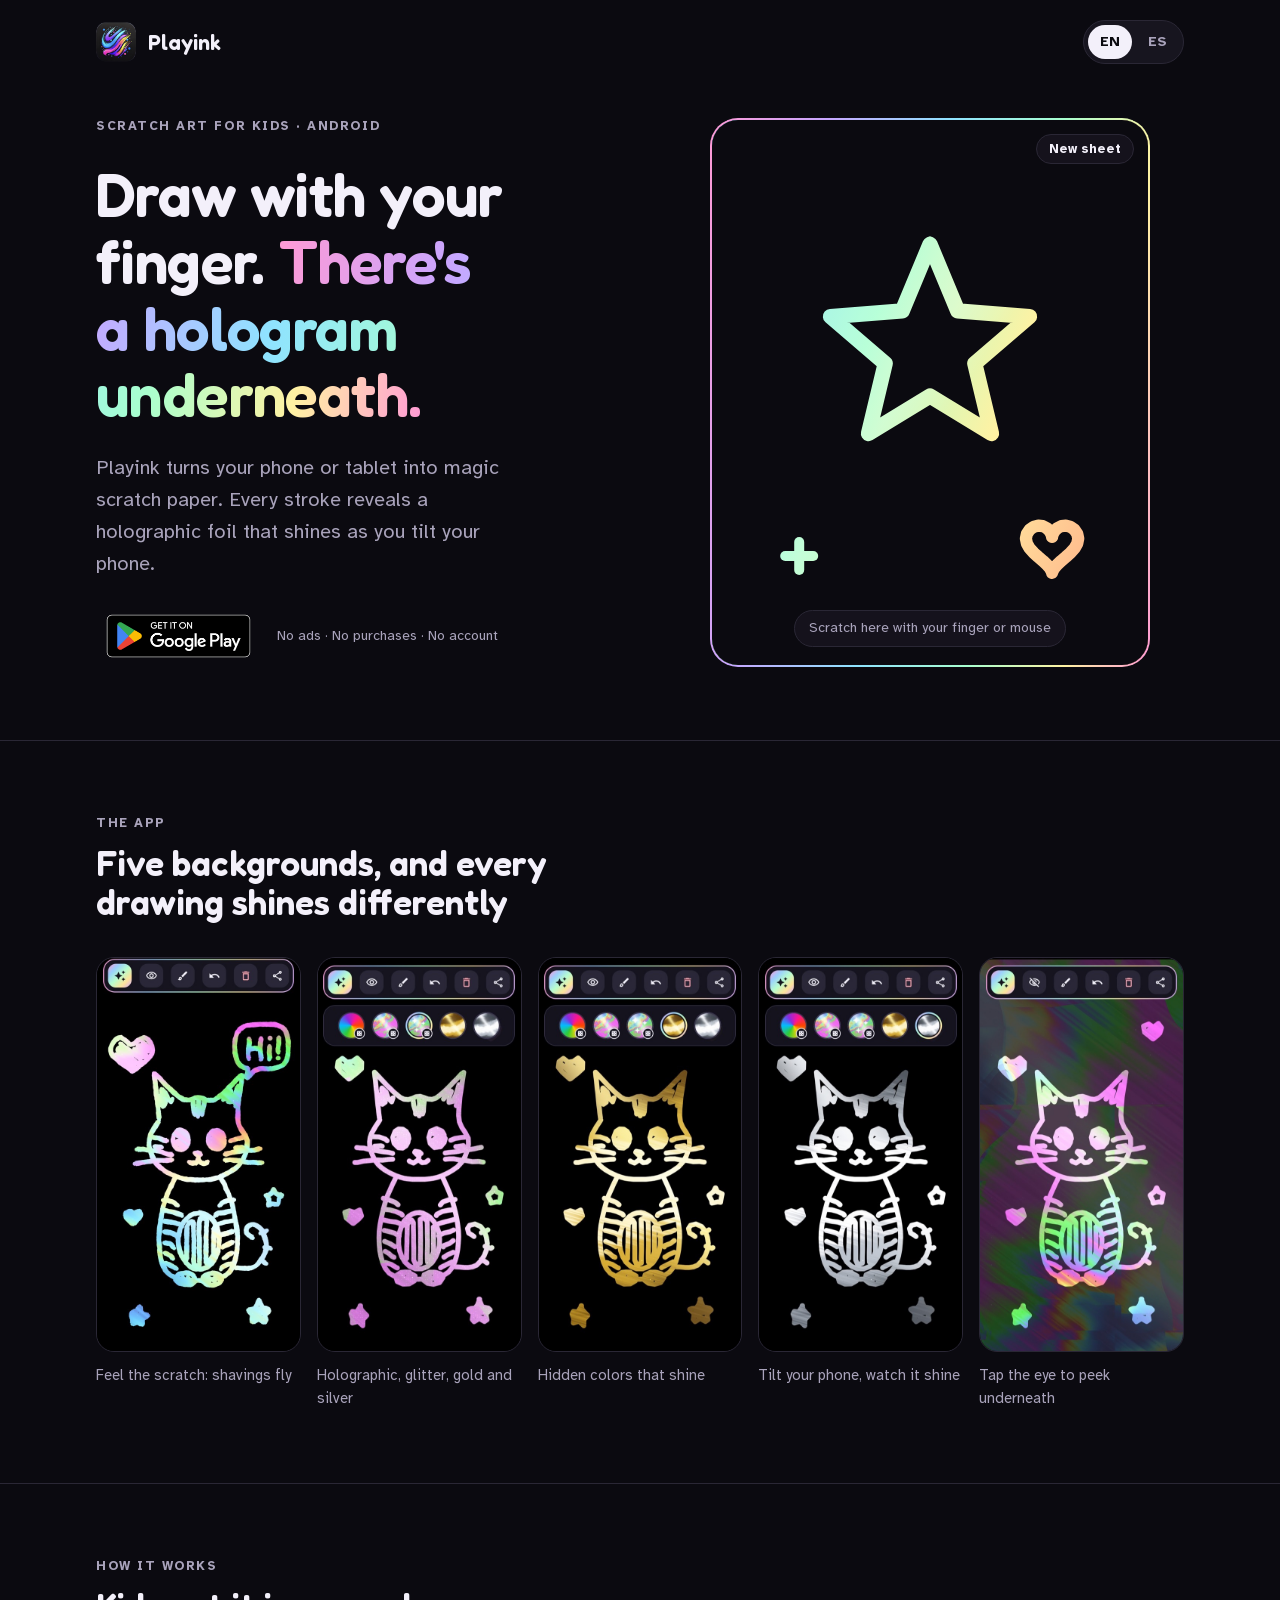
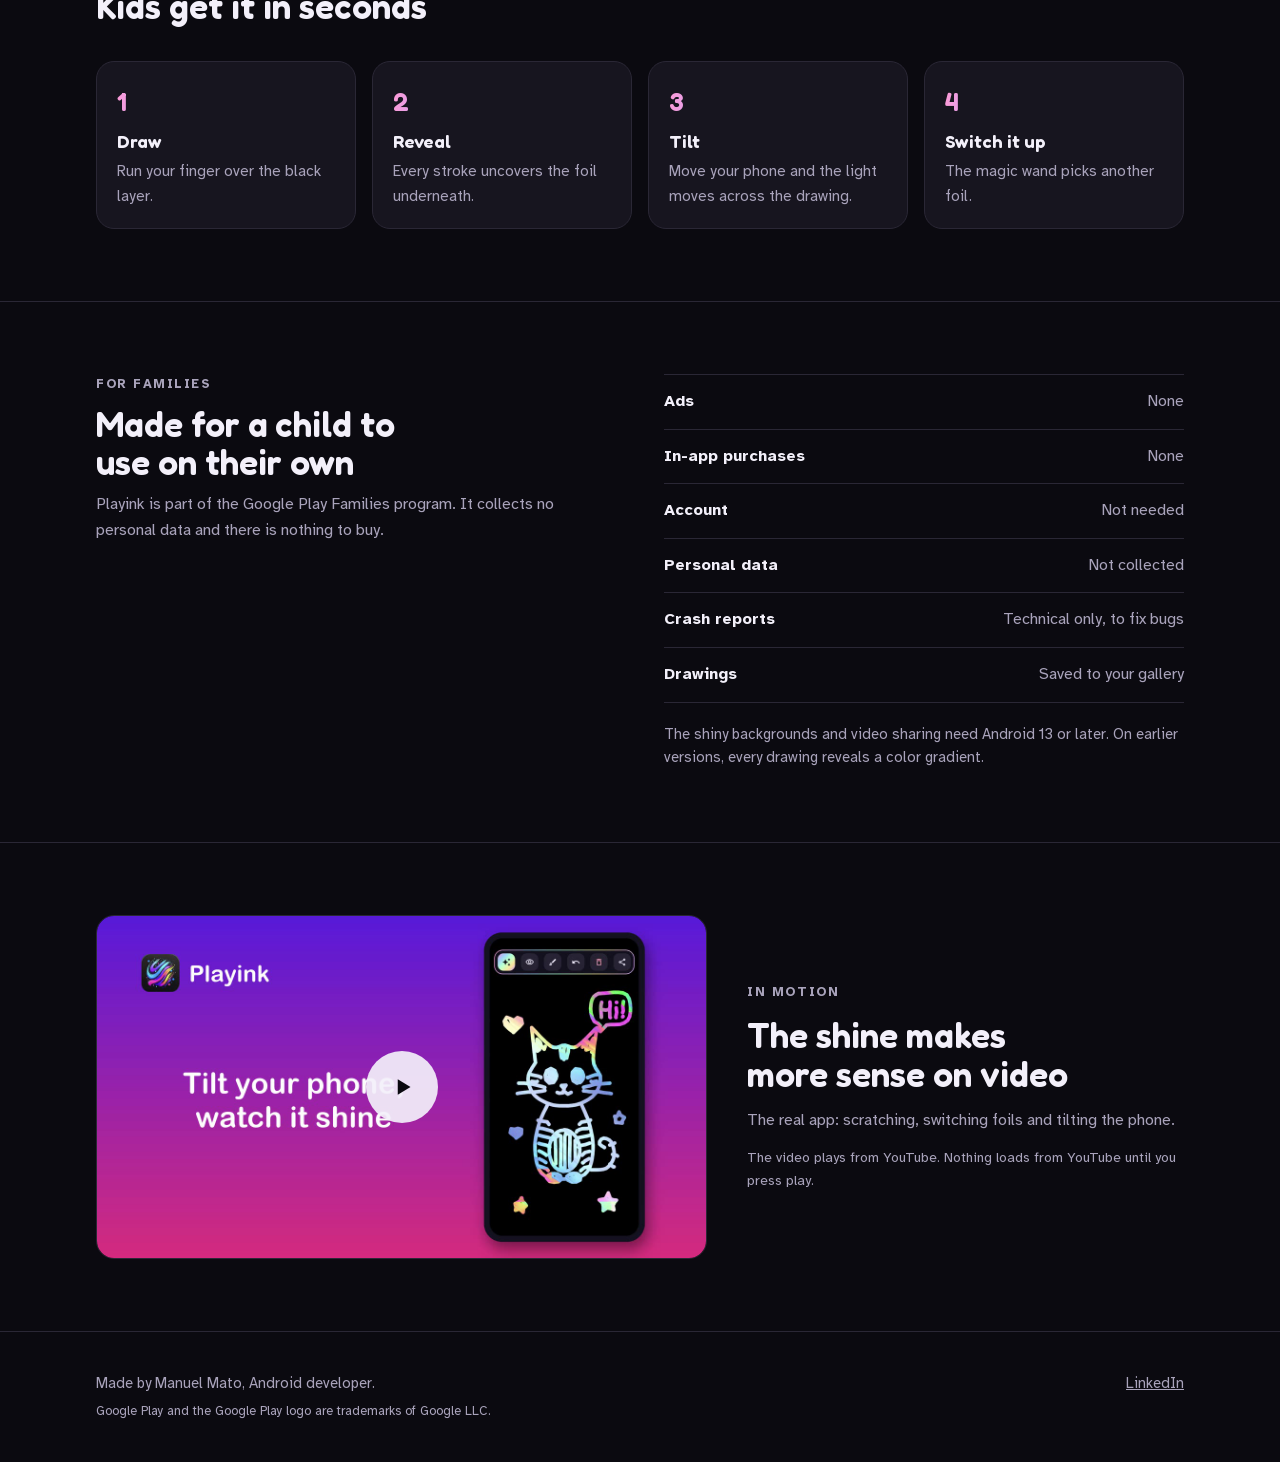
==== playink/index.html @ 993fe649 "Add the Playink page in English and Spanish, and a short home page Co-Authored-By: Claude Opus 5.5 <" ====
<!doctype html>
<html lang="en">
<head>
<meta charset="utf-8">
<meta name="viewport" content="width=device-width, initial-scale=1, viewport-fit=cover">
<title>Playink: Scratch Art for Kids</title>
<meta name="description" content="Scratch art drawing for kids on Android: draw with a finger and reveal a holographic foil that shines as you tilt the phone. No ads, no in-app purchases, no account.">
<link rel="canonical" href="https://mnlmato.github.io/playink/">
<link rel="alternate" hreflang="en" href="https://mnlmato.github.io/playink/">
<link rel="alternate" hreflang="es" href="https://mnlmato.github.io/playink/es/">
<link rel="alternate" hreflang="x-default" href="https://mnlmato.github.io/playink/">
<meta name="theme-color" content="#0b0a10">
<link rel="icon" type="image/png" href="/playink/assets/img/icon-64.png">
<link rel="apple-touch-icon" href="/playink/assets/img/icon-180.png">
<meta property="og:type" content="website">
<meta property="og:site_name" content="Playink">
<meta property="og:title" content="Playink: Scratch Art for Kids">
<meta property="og:description" content="Scratch art drawing for kids on Android: draw with a finger and reveal a holographic foil that shines as you tilt the phone. No ads, no in-app purchases, no account.">
<meta property="og:url" content="https://mnlmato.github.io/playink/">
<meta property="og:image" content="https://mnlmato.github.io/playink/assets/img/share-en.jpg">
<meta property="og:image:width" content="1024">
<meta property="og:image:height" content="500">
<meta property="og:locale" content="en_US">
<meta property="og:locale:alternate" content="es_ES">
<meta name="twitter:card" content="summary_large_image">
<link rel="preload" href="/playink/assets/fonts/fredoka-600.woff2" as="font" type="font/woff2" crossorigin>
<link rel="preload" href="/playink/assets/fonts/atkinson-hyperlegible-400.woff2" as="font" type="font/woff2" crossorigin>
<link rel="stylesheet" href="/playink/assets/playink.css">
<script type="application/ld+json">{"@context": "https://schema.org", "@type": "MobileApplication", "name": "Playink", "operatingSystem": "Android", "applicationCategory": "EntertainmentApplication", "description": "Scratch art drawing for kids on Android: draw with a finger and reveal a holographic foil that shines as you tilt the phone. No ads, no in-app purchases, no account.", "url": "https://mnlmato.github.io/playink/", "installUrl": "https://play.google.com/store/apps/details?id=com.playink.paint.kids", "image": "https://mnlmato.github.io/playink/assets/img/icon-256.png", "inLanguage": ["en", "es"], "offers": {"@type": "Offer", "price": "0", "priceCurrency": "EUR"}, "author": {"@type": "Person", "name": "Manuel Mato", "url": "https://www.linkedin.com/in/manuelmatomarino"}}</script>
</head>
<body>
<header class="site-header"><div class="wrap">
  <a class="brand" href="/playink/"><img src="/playink/assets/img/icon-64.png" alt="" width="40" height="40">Playink</a>
  <nav class="lang" aria-label="Language">
    <a href="/playink/" hreflang="en" lang="en" aria-current="page">EN</a>
    <a href="/playink/es/" hreflang="es" lang="es">ES</a>
  </nav>
</div></header>

<main>
  <div class="hero"><div class="wrap">
    <div class="hero-copy">
      <p class="eyebrow">Scratch art for kids · Android</p>
      <h1>Draw with your finger. <span class="foil-text">There's a hologram underneath.</span></h1>
      <p class="lede">Playink turns your phone or tablet into magic scratch paper. Every stroke reveals a holographic foil that shines as you tilt your phone.</p>
      <div class="cta-row">
        <a class="play-badge" href="https://play.google.com/store/apps/details?id=com.playink.paint.kids"><img class="badge-en" src="/playink/assets/img/badge-en.png" alt="Get it on Google Play" width="646" height="250"></a>
        <p class="meta">No ads · No purchases · No account</p>
      </div>
    </div>
    <div class="sheet-frame">
      <div class="sheet" id="sheet">
        <canvas id="holo" aria-hidden="true"></canvas>
        <canvas id="wax" role="img" aria-label="Black demo sheet: drag your finger or mouse to scratch it and see the hologram"></canvas>
        <button type="button" class="sheet-reset" id="reset">New sheet</button>
        <p class="sheet-hint" id="hint">Scratch here with your finger or mouse</p>
      </div>
    </div>
  </div></div>

  <section><div class="wrap">
    <div class="section-head">
      <p class="eyebrow">The app</p>
      <h2>Five backgrounds, and every drawing shines differently</h2>
    </div>
    <div class="shots">
      <figure class="shot"><img src="/playink/assets/img/shavings.jpg" alt="A cat drawn on the black layer, showing the holographic foil" width="540" height="1040" loading="lazy"><figcaption>Feel the scratch: shavings fly</figcaption></figure>
      <figure class="shot"><img src="/playink/assets/img/hero-picker-glitter.jpg" alt="Background picker with holographic, glitter, gold and silver" width="540" height="1040" loading="lazy"><figcaption>Holographic, glitter, gold and silver</figcaption></figure>
      <figure class="shot"><img src="/playink/assets/img/hero-gold.jpg" alt="The same drawing on a gold background" width="540" height="1040" loading="lazy"><figcaption>Hidden colors that shine</figcaption></figure>
      <figure class="shot"><img src="/playink/assets/img/hero-silver.jpg" alt="The same drawing on a silver background" width="540" height="1040" loading="lazy"><figcaption>Tilt your phone, watch it shine</figcaption></figure>
      <figure class="shot"><img src="/playink/assets/img/hero-eye.jpg" alt="Preview of the whole hidden foil" width="540" height="1040" loading="lazy"><figcaption>Tap the eye to peek underneath</figcaption></figure>
    </div>
  </div></section>

  <section><div class="wrap">
    <div class="section-head">
      <p class="eyebrow">How it works</p>
      <h2>Kids get it in seconds</h2>
    </div>
    <ol class="steps">
      <li><h3>Draw</h3><p>Run your finger over the black layer.</p></li>
      <li><h3>Reveal</h3><p>Every stroke uncovers the foil underneath.</p></li>
      <li><h3>Tilt</h3><p>Move your phone and the light moves across the drawing.</p></li>
      <li><h3>Switch it up</h3><p>The magic wand picks another foil.</p></li>
    </ol>
  </div></section>

  <section><div class="wrap family">
    <div class="section-head">
      <p class="eyebrow">For families</p>
      <h2>Made for a child to use on their own</h2>
      <p>Playink is part of the Google Play Families program. It collects no personal data and there is nothing to buy.</p>
    </div>
    <div>
      <ul class="promises">
        <li><b>Ads</b><span>None</span></li>
        <li><b>In-app purchases</b><span>None</span></li>
        <li><b>Account</b><span>Not needed</span></li>
        <li><b>Personal data</b><span>Not collected</span></li>
        <li><b>Crash reports</b><span>Technical only, to fix bugs</span></li>
        <li><b>Drawings</b><span>Saved to your gallery</span></li>
      </ul>
      <p class="family-note">The shiny backgrounds and video sharing need Android 13 or later. On earlier versions, every drawing reveals a color gradient.</p>
    </div>
  </div></section>

  <section><div class="wrap video">
    <div class="video-frame">
      <button type="button" class="video-play" data-video="_KG6YSzw7Uo" data-title="Playink - Holographic scratch art for kids" aria-label="Play the Playink video">
        <img src="/playink/assets/img/video-poster.jpg" alt="" width="1280" height="720" loading="lazy">
      </button>
    </div>
    <div class="video-copy">
      <p class="eyebrow">In motion</p>
      <h2>The shine makes more sense on video</h2>
      <p>The real app: scratching, switching foils and tilting the phone.</p>
      <p class="small">The video plays from YouTube. Nothing loads from YouTube until you press play.</p>
    </div>
  </div></section>
</main>

<footer class="site-footer"><div class="wrap">
  <div class="legal"><p>Made by Manuel Mato, Android developer.</p><p class="tm">Google Play and the Google Play logo are trademarks of Google LLC.</p></div>
  <nav aria-label="Links"><a href="https://www.linkedin.com/in/manuelmatomarino">LinkedIn</a></nav>
</div></footer>

<script src="/playink/assets/playink.js" defer></script>
</body>
</html>
---- playink/assets/playink.css ----
/* Playink site. A black scratch sheet: the hero is a sheet you can scratch,
   and everything below sits on the same ink, lit by thin foil edges. */

@font-face {
  font-family: "Fredoka";
  font-weight: 600;
  font-display: swap;
  src: url("fonts/fredoka-600.woff2") format("woff2");
}
@font-face {
  font-family: "Atkinson Hyperlegible";
  font-weight: 400;
  font-display: swap;
  src: url("fonts/atkinson-hyperlegible-400.woff2") format("woff2");
}
@font-face {
  font-family: "Atkinson Hyperlegible";
  font-weight: 700;
  font-display: swap;
  src: url("fonts/atkinson-hyperlegible-700.woff2") format("woff2");
}

:root {
  color-scheme: dark;
  --ink: #0b0a10;          /* the black wax layer */
  --ink-raised: #17151f;   /* toolbar-like surfaces, as in the app */
  --line: #2a2735;
  --text: #f3f0fa;
  --muted: #a9a3bb;
  --focus: #8fe3ff;
  --foil: linear-gradient(100deg, #ff9ad5, #c7a6ff 22%, #8fe3ff 45%, #a8ffcf 66%, #fff2a3 84%, #ff9ad5);
  --display: "Fredoka", "Baloo 2", ui-rounded, "Arial Rounded MT Bold", system-ui, sans-serif;
  --body: "Atkinson Hyperlegible", system-ui, -apple-system, "Segoe UI", sans-serif;
  --step-0: 1rem;
  --step-1: 1.25rem;
  --step-2: clamp(1.6rem, 1.2rem + 1.6vw, 2.2rem);
  --step-3: clamp(2.3rem, 1.4rem + 3.6vw, 3.8rem);
}

* { box-sizing: border-box; }
html { -webkit-text-size-adjust: 100%; }
body {
  margin: 0;
  background: var(--ink);
  color: var(--text);
  font-family: var(--body);
  font-size: var(--step-0);
  line-height: 1.6;
}
img { max-width: 100%; }
.wrap {
  max-width: 1120px;
  margin-inline: auto;
  padding-left: max(16px, env(safe-area-inset-left, 0px));
  padding-right: max(16px, env(safe-area-inset-right, 0px));
}
h1, h2, h3 { font-family: var(--display); font-weight: 600; line-height: 1.1; text-wrap: balance; margin: 0; }
p { margin: 0; }
a { color: inherit; }
a:focus-visible, button:focus-visible { outline: 3px solid var(--focus); outline-offset: 3px; border-radius: 10px; }
.foil-text { background: var(--foil); -webkit-background-clip: text; background-clip: text; color: transparent; }
.eyebrow { font-size: .8rem; letter-spacing: .12em; text-transform: uppercase; color: var(--muted); font-weight: 700; }

/* header */
.site-header .wrap { display: flex; align-items: center; justify-content: space-between; gap: 16px; padding-block: 20px; }
.brand { display: flex; align-items: center; gap: 12px; text-decoration: none; font-family: var(--display); font-size: 1.35rem; font-weight: 600; }
.brand img { width: 40px; height: 40px; border-radius: 10px; }
.lang { display: flex; gap: 4px; padding: 4px; border-radius: 999px; background: var(--ink-raised); border: 1px solid var(--line); }
.lang a { font-weight: 700; font-size: .875rem; color: var(--muted); text-decoration: none; padding: 6px 12px; border-radius: 999px; }
.lang a[aria-current="page"] { color: var(--ink); background: var(--text); }

/* hero */
.hero .wrap { display: grid; grid-template-columns: 1.05fr 1fr; gap: 48px; align-items: center; padding-block: 32px 72px; }
.hero-copy { display: grid; gap: 24px; min-width: 0; }
.hero h1 { font-size: var(--step-3); letter-spacing: -.01em; }
.lede { font-size: var(--step-1); color: var(--muted); max-width: 34ch; }
.cta-row { display: flex; flex-wrap: wrap; align-items: center; gap: 16px; }
.play-badge { display: inline-flex; align-items: center; height: 64px; }
.play-badge img { display: block; height: 64px; width: auto; }
.play-badge img.badge-es { height: 56px; }
.meta { font-size: .875rem; color: var(--muted); }

.sheet-frame { position: relative; padding: 2px; border-radius: 28px; background: var(--foil); max-width: 440px; width: 100%; justify-self: center; }
.sheet { position: relative; aspect-ratio: 4 / 5; border-radius: 26px; overflow: hidden; background: var(--ink); touch-action: none; cursor: crosshair; }
.sheet canvas { position: absolute; inset: 0; width: 100%; height: 100%; display: block; }
.sheet-hint {
  position: absolute; left: 50%; bottom: 18px; transform: translateX(-50%);
  font-size: .875rem; color: var(--muted); background: rgba(23, 21, 31, .85); border: 1px solid var(--line);
  padding: 6px 14px; border-radius: 999px; pointer-events: none; white-space: nowrap; transition: opacity .4s;
}
.sheet-reset {
  position: absolute; top: 14px; right: 14px; font: 700 .8rem var(--body); color: var(--text);
  background: rgba(23, 21, 31, .85); border: 1px solid var(--line); padding: 6px 12px; border-radius: 999px; cursor: pointer;
}

/* sections */
section { padding-block: 72px; border-top: 1px solid var(--line); }
.section-head { display: grid; gap: 10px; margin-bottom: 36px; max-width: 60ch; }
.section-head h2 { font-size: var(--step-2); }
.section-head p { color: var(--muted); }

/* screenshots */
.shots { display: grid; grid-template-columns: repeat(5, minmax(0, 1fr)); gap: 16px; }
.shot { display: grid; gap: 12px; margin: 0; min-width: 0; align-content: start; }
.shot img { display: block; width: 100%; height: auto; aspect-ratio: 540 / 1040; object-fit: cover; border-radius: 18px; border: 1px solid var(--line); background: #000; }
.shot figcaption { font-size: .925rem; color: var(--muted); }

/* how it works: a real sequence, so it is numbered */
.steps { display: grid; grid-template-columns: repeat(4, minmax(0, 1fr)); gap: 16px; counter-reset: step; list-style: none; margin: 0; padding: 0; }
.steps li { counter-increment: step; display: grid; gap: 8px; align-content: start; padding: 20px; border-radius: 18px; background: var(--ink-raised); border: 1px solid var(--line); min-width: 0; }
.steps li::before { content: counter(step); font-family: var(--display); font-size: 1.6rem; font-weight: 600; background: var(--foil); -webkit-background-clip: text; background-clip: text; color: transparent; }
.steps h3 { font-size: 1.15rem; }
.steps p { color: var(--muted); font-size: .95rem; }

/* families */
.family { display: grid; grid-template-columns: 1fr 1fr; gap: 48px; align-items: start; }
.promises { margin: 0; padding: 0; list-style: none; }
.promises li { display: flex; justify-content: space-between; gap: 16px; padding-block: 14px; border-bottom: 1px solid var(--line); }
.promises li:first-child { border-top: 1px solid var(--line); }
.promises b { font-weight: 700; }
.promises span { color: var(--muted); text-align: right; }
.family-note { color: var(--muted); font-size: .925rem; margin-top: 20px; }

/* video: a poster until someone presses play, so YouTube loads nothing before that */
.video { display: grid; grid-template-columns: 1.4fr 1fr; gap: 40px; align-items: center; }
.video-frame { position: relative; aspect-ratio: 16 / 9; border-radius: 18px; overflow: hidden; border: 1px solid var(--line); background: #000; min-width: 0; }
.video-frame iframe { position: absolute; inset: 0; width: 100%; height: 100%; border: 0; }
.video-play { position: absolute; inset: 0; width: 100%; height: 100%; padding: 0; border: 0; background: none; cursor: pointer; }
.video-play img { display: block; width: 100%; height: 100%; object-fit: cover; }
.video-play::after {
  content: ""; position: absolute; left: 50%; top: 50%; width: 72px; height: 72px; transform: translate(-50%, -50%);
  border-radius: 50%; background: rgba(243, 240, 250, .92) url("data:image/svg+xml,%3Csvg xmlns='http://www.w3.org/2000/svg' viewBox='0 0 24 24'%3E%3Cpath d='M9 6.5v11l9-5.5z' fill='%230b0a10'/%3E%3C/svg%3E") center / 34px no-repeat;
  transition: transform .2s;
}
.video-play:hover::after { transform: translate(-50%, -50%) scale(1.06); }
.video-copy { display: grid; gap: 14px; min-width: 0; }
.video-copy h2 { font-size: var(--step-2); }
.video-copy p { color: var(--muted); max-width: 52ch; }
.video-copy .small { font-size: .875rem; }

/* footer */
.site-footer { border-top: 1px solid var(--line); padding-block: 40px; color: var(--muted); font-size: .925rem; }
.site-footer .wrap { display: flex; flex-wrap: wrap; justify-content: space-between; gap: 16px 32px; }
.site-footer nav { display: flex; flex-wrap: wrap; gap: 8px 24px; }
.legal { display: grid; gap: 6px; }
.tm { font-size: .8rem; }

/* root page */
.home { display: grid; gap: 32px; padding-block: 48px 96px; }
.home h1 { font-size: var(--step-3); }
.home .lede { max-width: 46ch; }
.project { display: flex; align-items: center; gap: 20px; padding: 20px; border-radius: 22px; background: var(--ink-raised); border: 1px solid var(--line); text-decoration: none; max-width: 560px; }
.project img { width: 72px; height: 72px; border-radius: 16px; flex: none; }
.project h2 { font-size: 1.4rem; }
.project p { color: var(--muted); }

@media (max-width: 900px) {
  .hero .wrap, .family, .video { grid-template-columns: 1fr; }
  .hero .wrap { gap: 36px; padding-block: 16px 56px; }
  .shots { grid-template-columns: repeat(5, 62%); overflow-x: auto; scroll-snap-type: x mandatory; padding-bottom: 8px; }
  .shot { scroll-snap-align: start; }
  .steps { grid-template-columns: repeat(2, minmax(0, 1fr)); }
}
@media (max-width: 480px) {
  .steps { grid-template-columns: 1fr; }
  .promises li { flex-direction: column; gap: 2px; }
  .promises span { text-align: left; }
  section { padding-block: 56px; }
}
@media (prefers-reduced-motion: reduce) {
  .sheet-hint, .video-play::after { transition: none; }
}
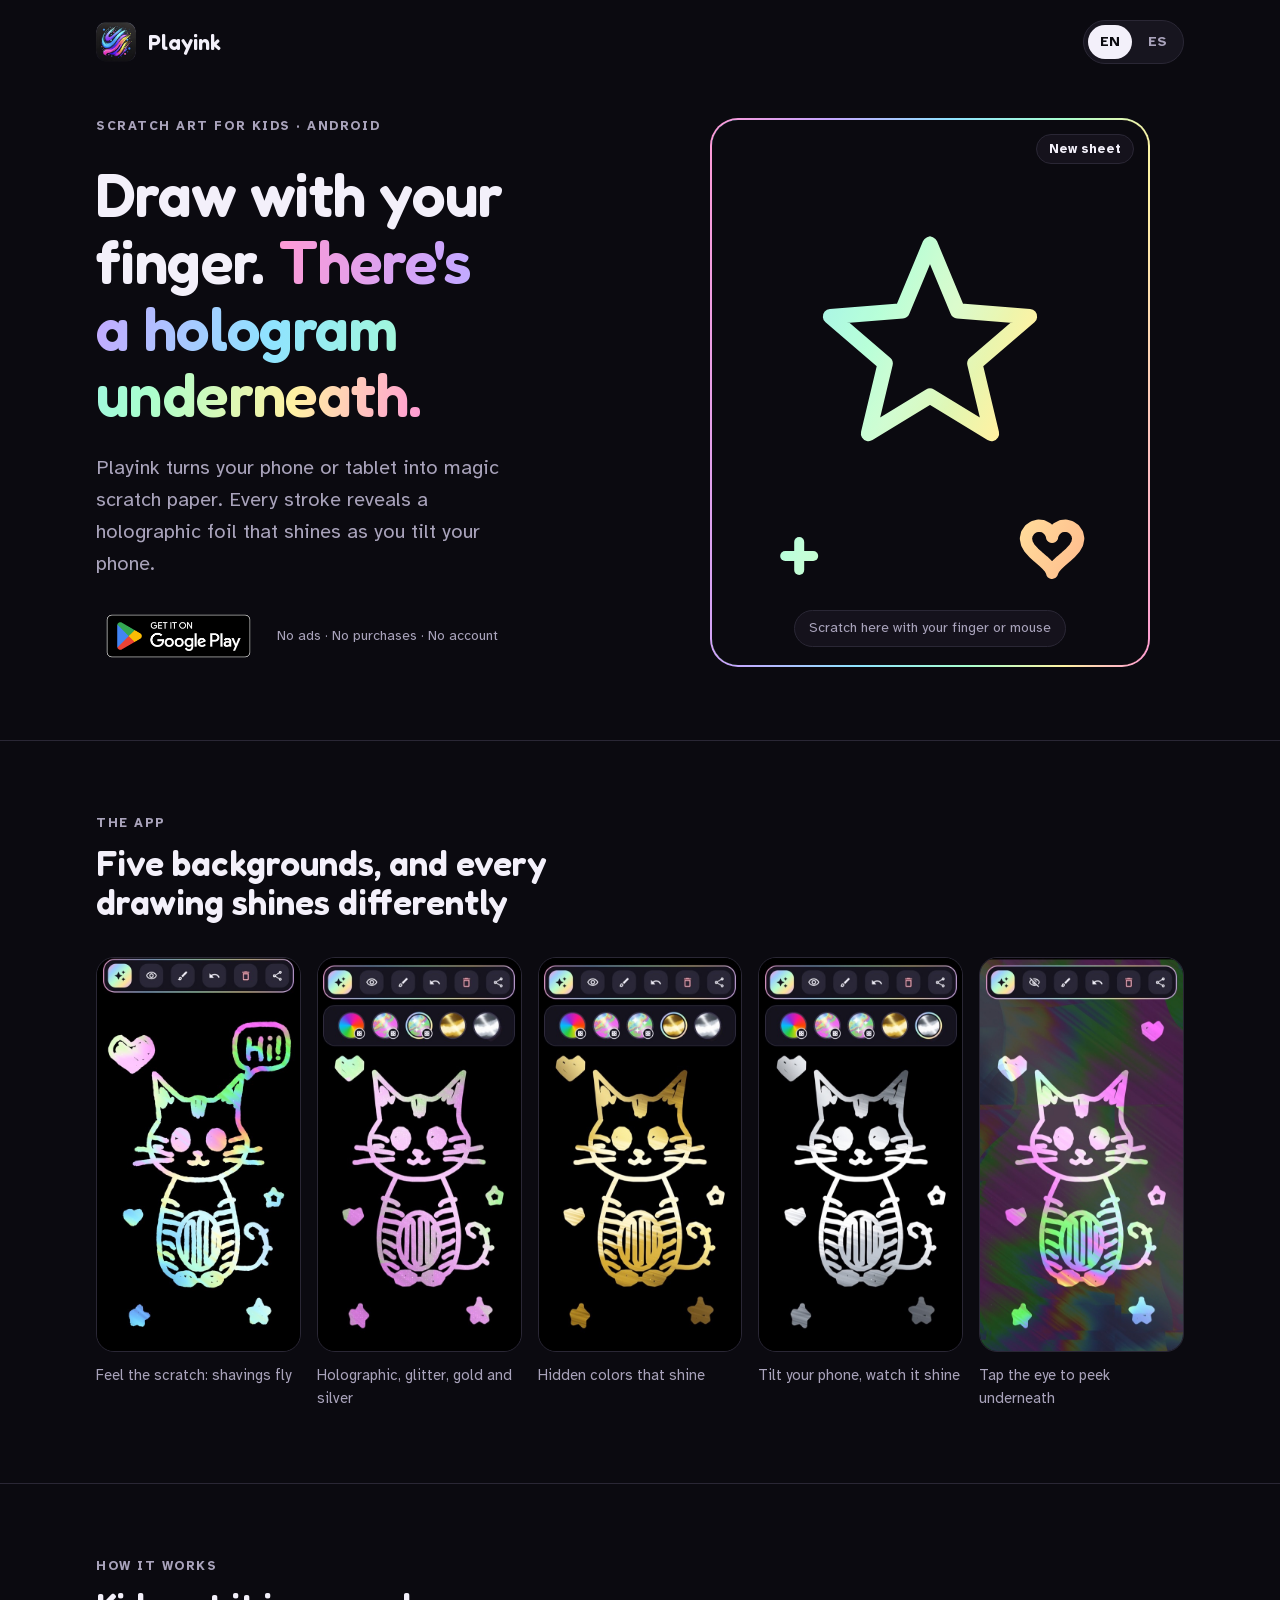
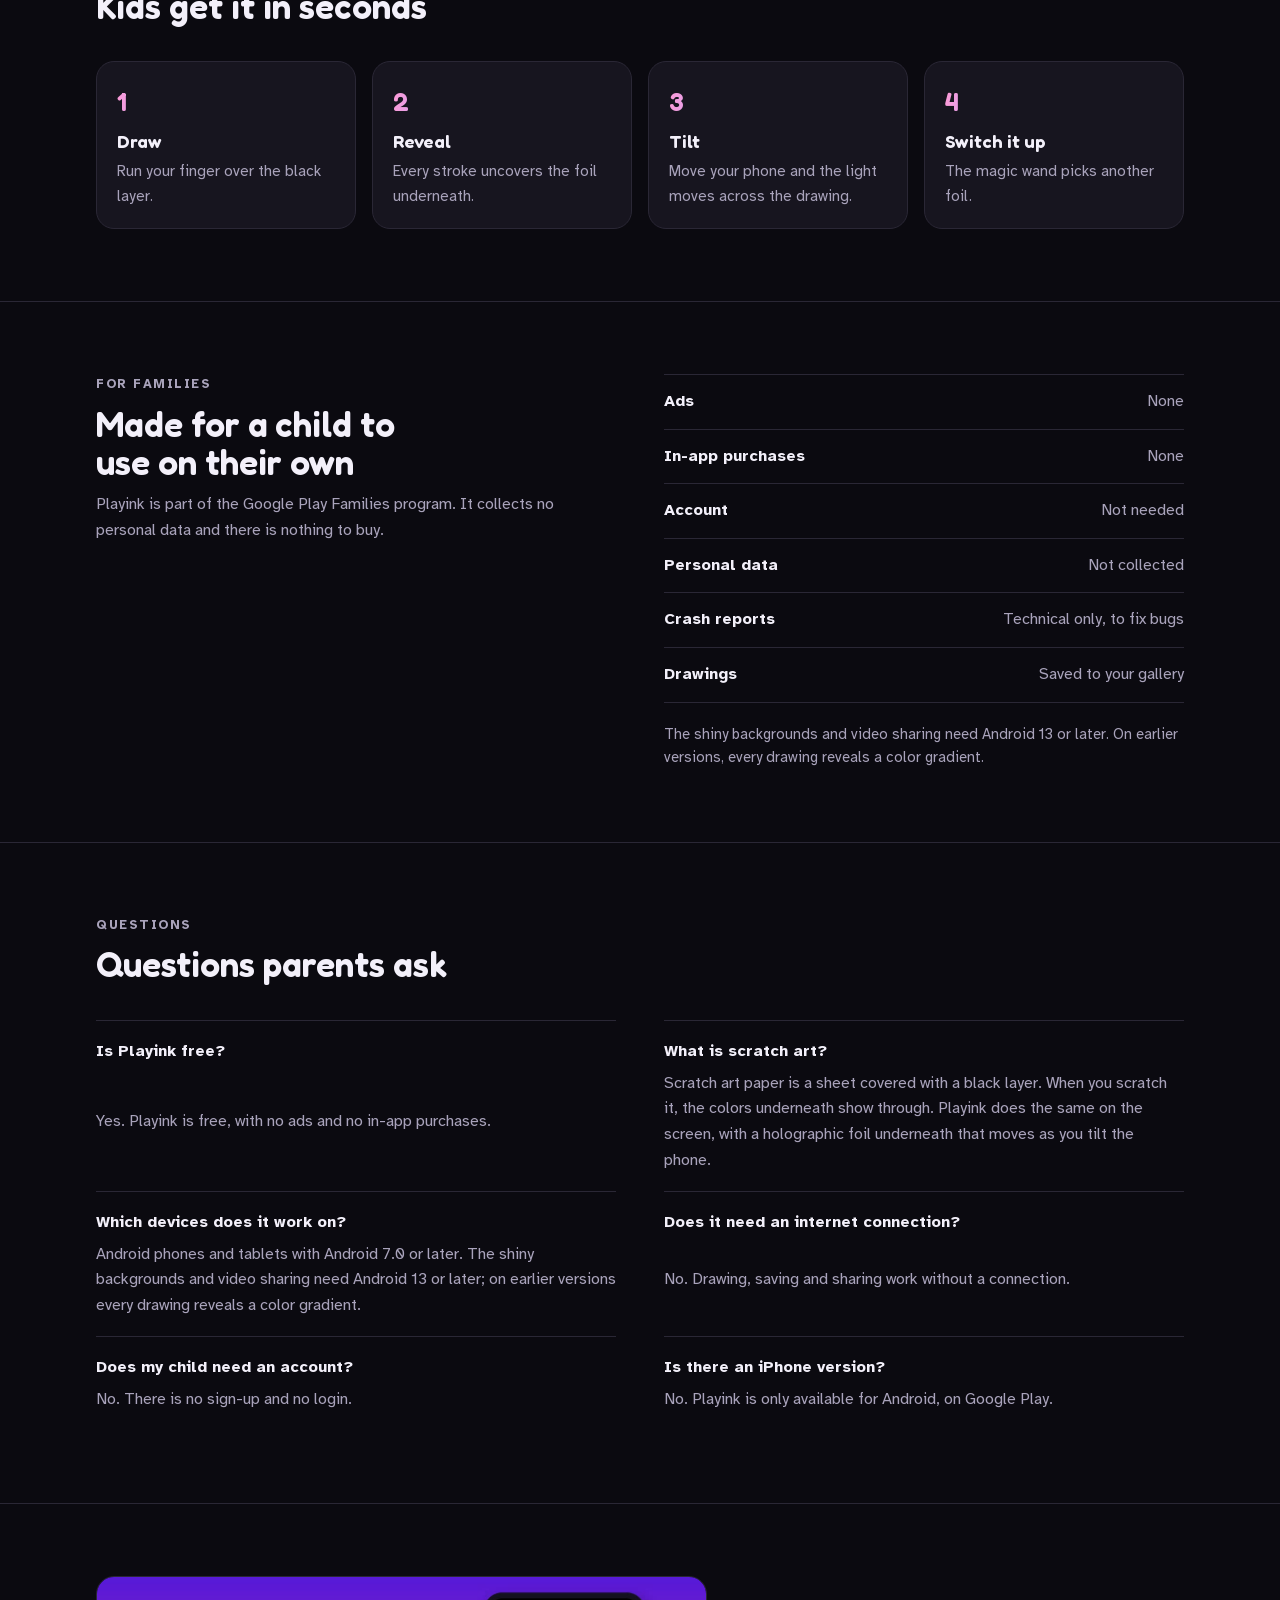
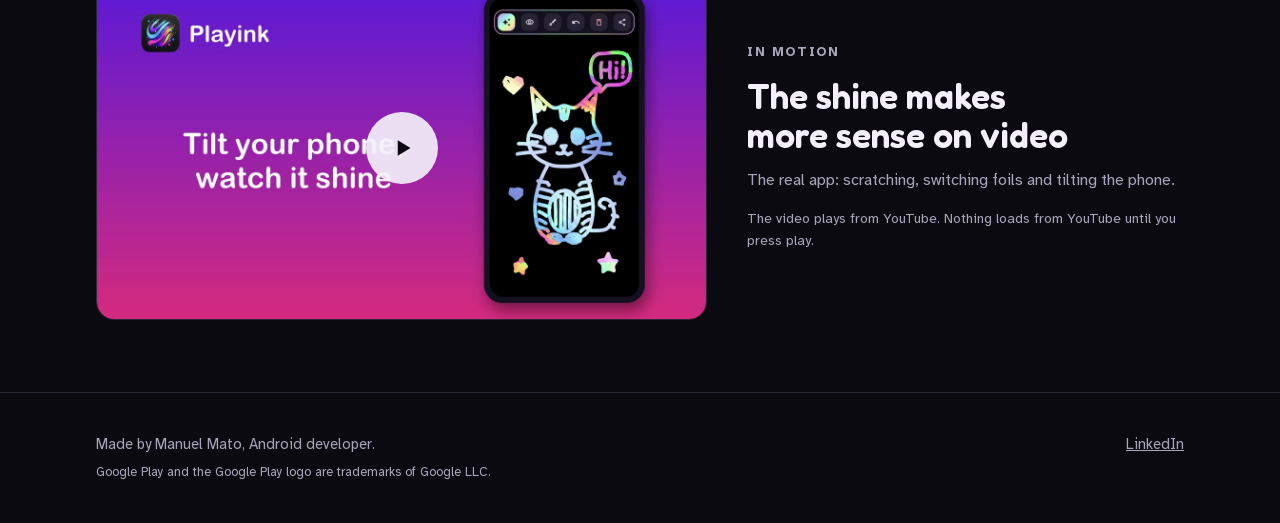
==== commit c8f8e7f8: "Add questions, sharper titles, structured data, a 404 page and the IndexNow key Co-Authored-By: Clau" ====
--- a/playink/index.html
+++ b/playink/index.html
@@ -3,7 +3,7 @@
 <head>
 <meta charset="utf-8">
 <meta name="viewport" content="width=device-width, initial-scale=1, viewport-fit=cover">
-<title>Playink: Scratch Art for Kids</title>
+<title>Playink – Scratch Art App for Kids | Android</title>
 <meta name="description" content="Scratch art drawing for kids on Android: draw with a finger and reveal a holographic foil that shines as you tilt the phone. No ads, no in-app purchases, no account.">
 <link rel="canonical" href="https://mnlmato.github.io/playink/">
 <link rel="alternate" hreflang="en" href="https://mnlmato.github.io/playink/">
@@ -27,6 +27,7 @@
 <link rel="preload" href="/playink/assets/fonts/atkinson-hyperlegible-400.woff2" as="font" type="font/woff2" crossorigin>
 <link rel="stylesheet" href="/playink/assets/playink.css">
 <script type="application/ld+json">{"@context": "https://schema.org", "@type": "MobileApplication", "name": "Playink", "operatingSystem": "Android", "applicationCategory": "EntertainmentApplication", "description": "Scratch art drawing for kids on Android: draw with a finger and reveal a holographic foil that shines as you tilt the phone. No ads, no in-app purchases, no account.", "url": "https://mnlmato.github.io/playink/", "installUrl": "https://play.google.com/store/apps/details?id=com.playink.paint.kids", "image": "https://mnlmato.github.io/playink/assets/img/icon-256.png", "inLanguage": ["en", "es"], "offers": {"@type": "Offer", "price": "0", "priceCurrency": "EUR"}, "author": {"@type": "Person", "name": "Manuel Mato", "url": "https://www.linkedin.com/in/manuelmatomarino"}}</script>
+<script type="application/ld+json">{"@context": "https://schema.org", "@type": "FAQPage", "mainEntity": [{"@type": "Question", "name": "Is Playink free?", "acceptedAnswer": {"@type": "Answer", "text": "Yes. Playink is free, with no ads and no in-app purchases."}}, {"@type": "Question", "name": "What is scratch art?", "acceptedAnswer": {"@type": "Answer", "text": "Scratch art paper is a sheet covered with a black layer. When you scratch it, the colors underneath show through. Playink does the same on the screen, with a holographic foil underneath that moves as you tilt the phone."}}, {"@type": "Question", "name": "Which devices does it work on?", "acceptedAnswer": {"@type": "Answer", "text": "Android phones and tablets with Android 7.0 or later. The shiny backgrounds and video sharing need Android 13 or later; on earlier versions every drawing reveals a color gradient."}}, {"@type": "Question", "name": "Does it need an internet connection?", "acceptedAnswer": {"@type": "Answer", "text": "No. Drawing, saving and sharing work without a connection."}}, {"@type": "Question", "name": "Does my child need an account?", "acceptedAnswer": {"@type": "Answer", "text": "No. There is no sign-up and no login."}}, {"@type": "Question", "name": "Is there an iPhone version?", "acceptedAnswer": {"@type": "Answer", "text": "No. Playink is only available for Android, on Google Play."}}]}</script>
 </head>
 <body>
 <header class="site-header"><div class="wrap">
@@ -104,6 +105,21 @@
     </div>
   </div></section>
 
+  <section><div class="wrap">
+    <div class="section-head">
+      <p class="eyebrow">Questions</p>
+      <h2>Questions parents ask</h2>
+    </div>
+    <dl class="faq">
+        <div class="faq-item"><dt>Is Playink free?</dt><dd>Yes. Playink is free, with no ads and no in-app purchases.</dd></div>
+        <div class="faq-item"><dt>What is scratch art?</dt><dd>Scratch art paper is a sheet covered with a black layer. When you scratch it, the colors underneath show through. Playink does the same on the screen, with a holographic foil underneath that moves as you tilt the phone.</dd></div>
+        <div class="faq-item"><dt>Which devices does it work on?</dt><dd>Android phones and tablets with Android 7.0 or later. The shiny backgrounds and video sharing need Android 13 or later; on earlier versions every drawing reveals a color gradient.</dd></div>
+        <div class="faq-item"><dt>Does it need an internet connection?</dt><dd>No. Drawing, saving and sharing work without a connection.</dd></div>
+        <div class="faq-item"><dt>Does my child need an account?</dt><dd>No. There is no sign-up and no login.</dd></div>
+        <div class="faq-item"><dt>Is there an iPhone version?</dt><dd>No. Playink is only available for Android, on Google Play.</dd></div>
+    </dl>
+  </div></section>
+
   <section><div class="wrap video">
     <div class="video-frame">
       <button type="button" class="video-play" data-video="_KG6YSzw7Uo" data-title="Playink - Holographic scratch art for kids" aria-label="Play the Playink video">
--- a/playink/assets/playink.css
+++ b/playink/assets/playink.css
@@ -170,3 +170,12 @@
 @media (prefers-reduced-motion: reduce) {
   .sheet-hint, .video-play::after { transition: none; }
 }
+
+/* questions */
+.faq { display: grid; grid-template-columns: repeat(2, minmax(0, 1fr)); gap: 0 48px; margin: 0; }
+.faq-item { display: grid; gap: 6px; padding-block: 18px; border-top: 1px solid var(--line); min-width: 0; }
+.faq dt { font-weight: 700; }
+.faq dd { margin: 0; color: var(--muted); }
+@media (max-width: 900px) {
+  .faq { grid-template-columns: 1fr; }
+}
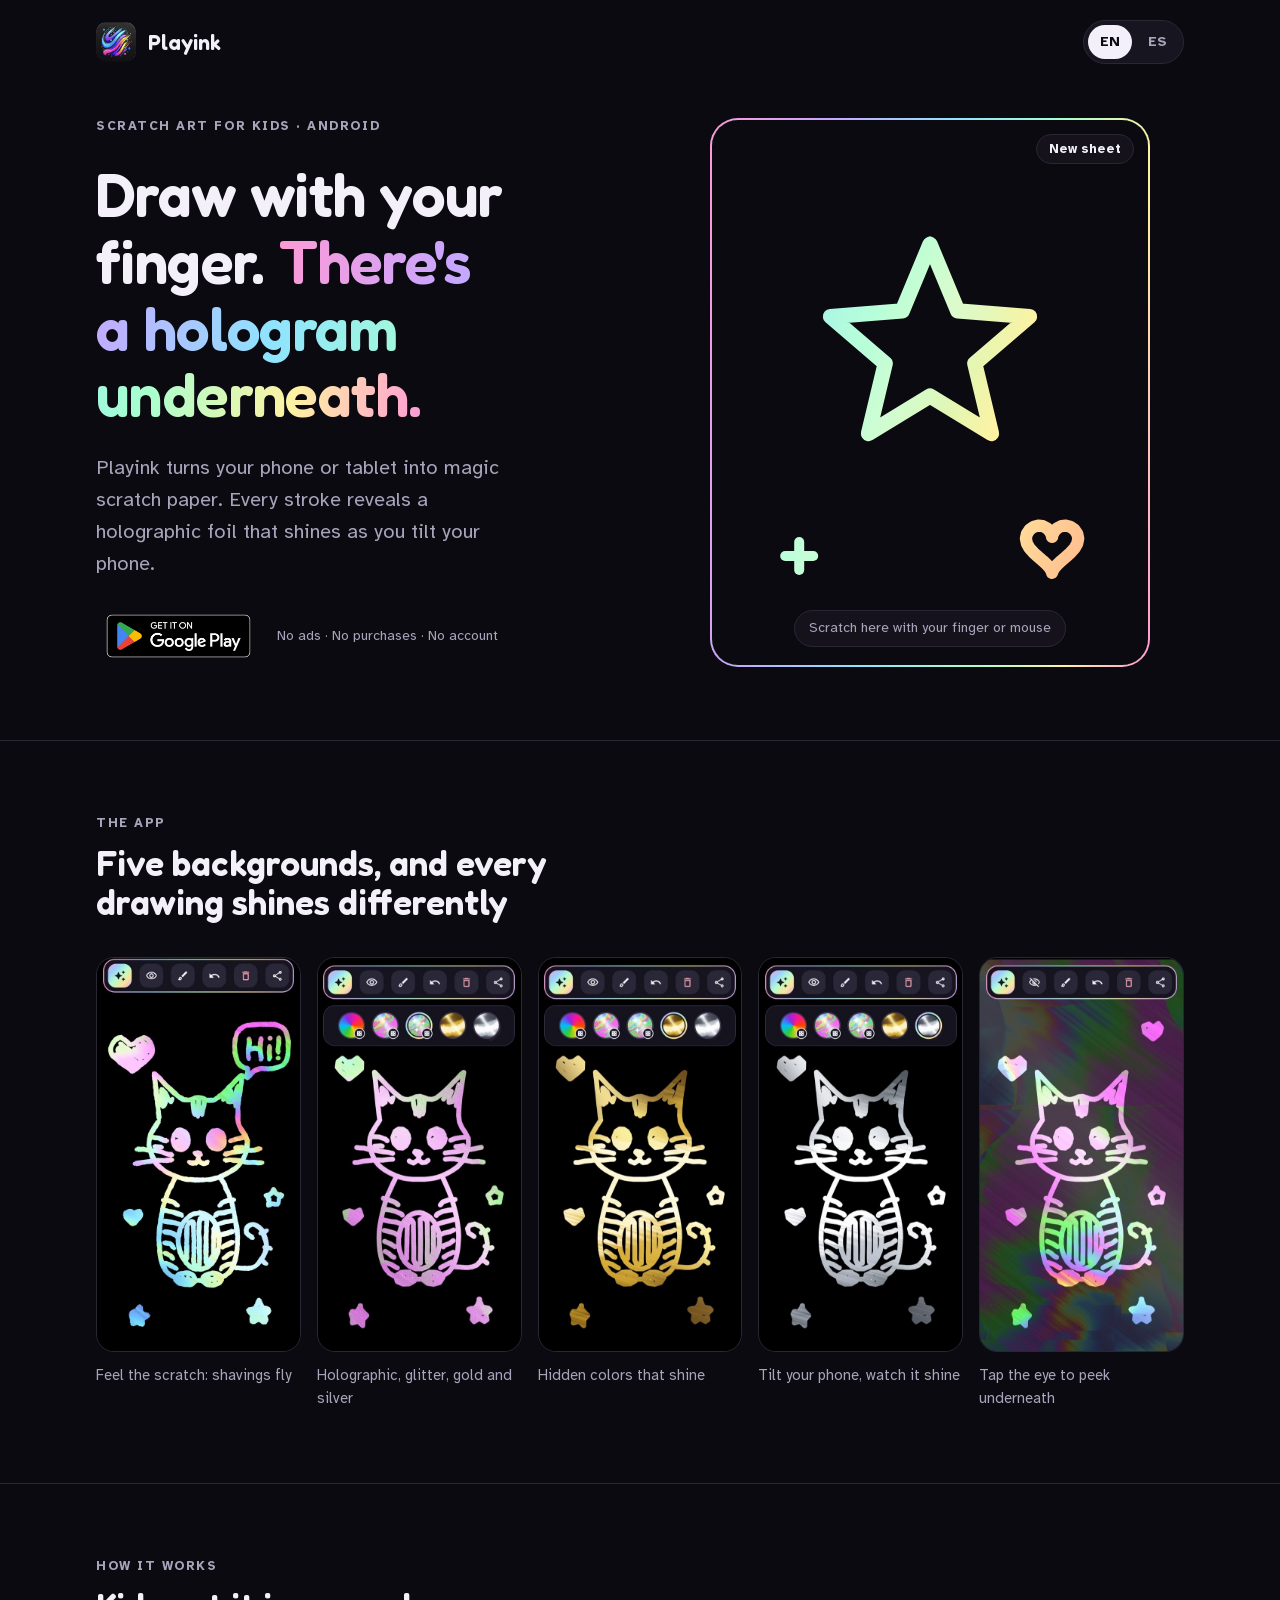
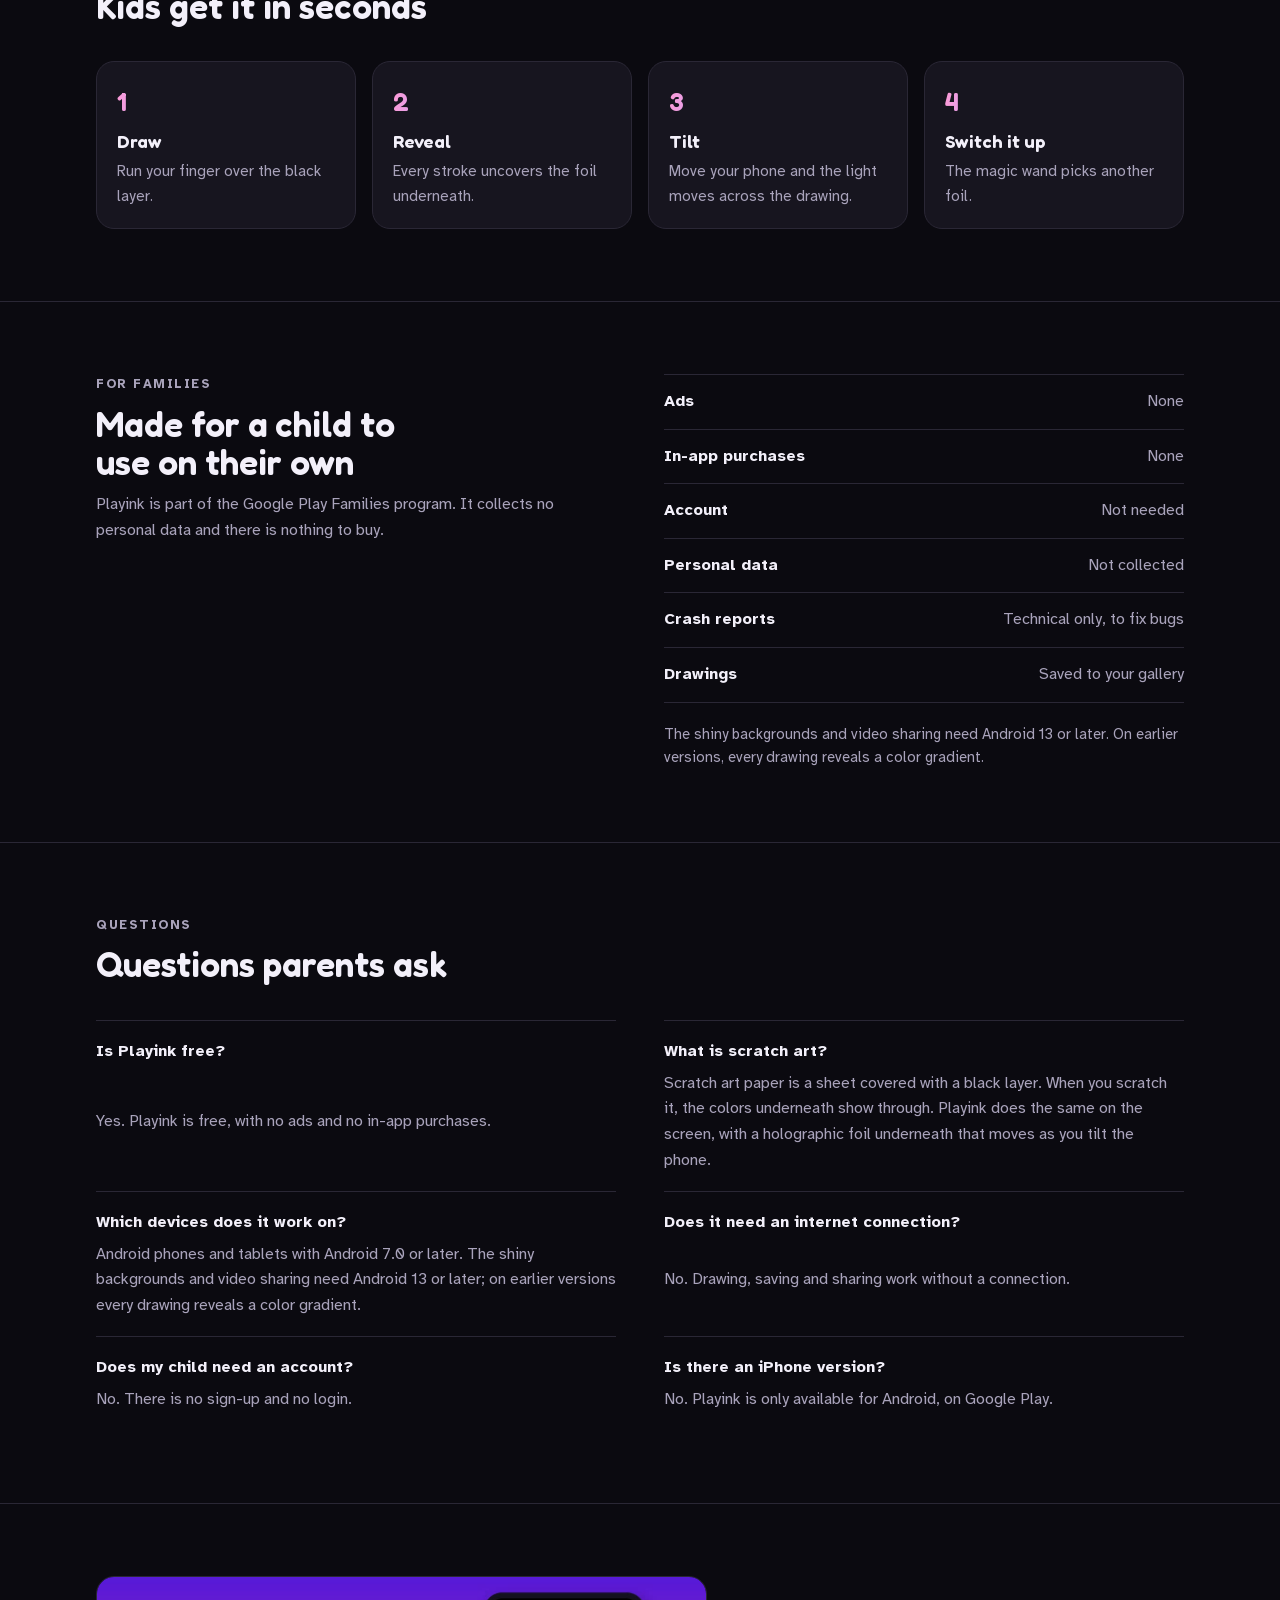
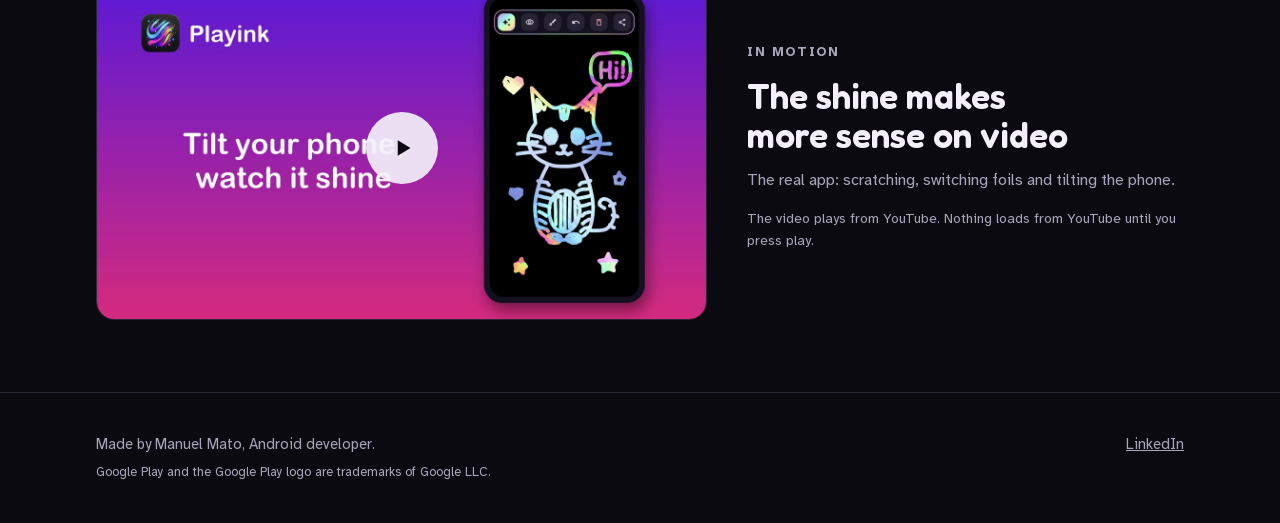
==== commit 5248d46b: "Name the site Manuel Mato for search results Co-Authored-By: Claude Opus 5.5 <noreply@anthropic.com>" ====
--- a/playink/index.html
+++ b/playink/index.html
@@ -13,7 +13,7 @@
 <link rel="icon" type="image/png" href="/playink/assets/img/icon-64.png">
 <link rel="apple-touch-icon" href="/playink/assets/img/icon-180.png">
 <meta property="og:type" content="website">
-<meta property="og:site_name" content="Playink">
+<meta property="og:site_name" content="Manuel Mato">
 <meta property="og:title" content="Playink: Scratch Art for Kids">
 <meta property="og:description" content="Scratch art drawing for kids on Android: draw with a finger and reveal a holographic foil that shines as you tilt the phone. No ads, no in-app purchases, no account.">
 <meta property="og:url" content="https://mnlmato.github.io/playink/">
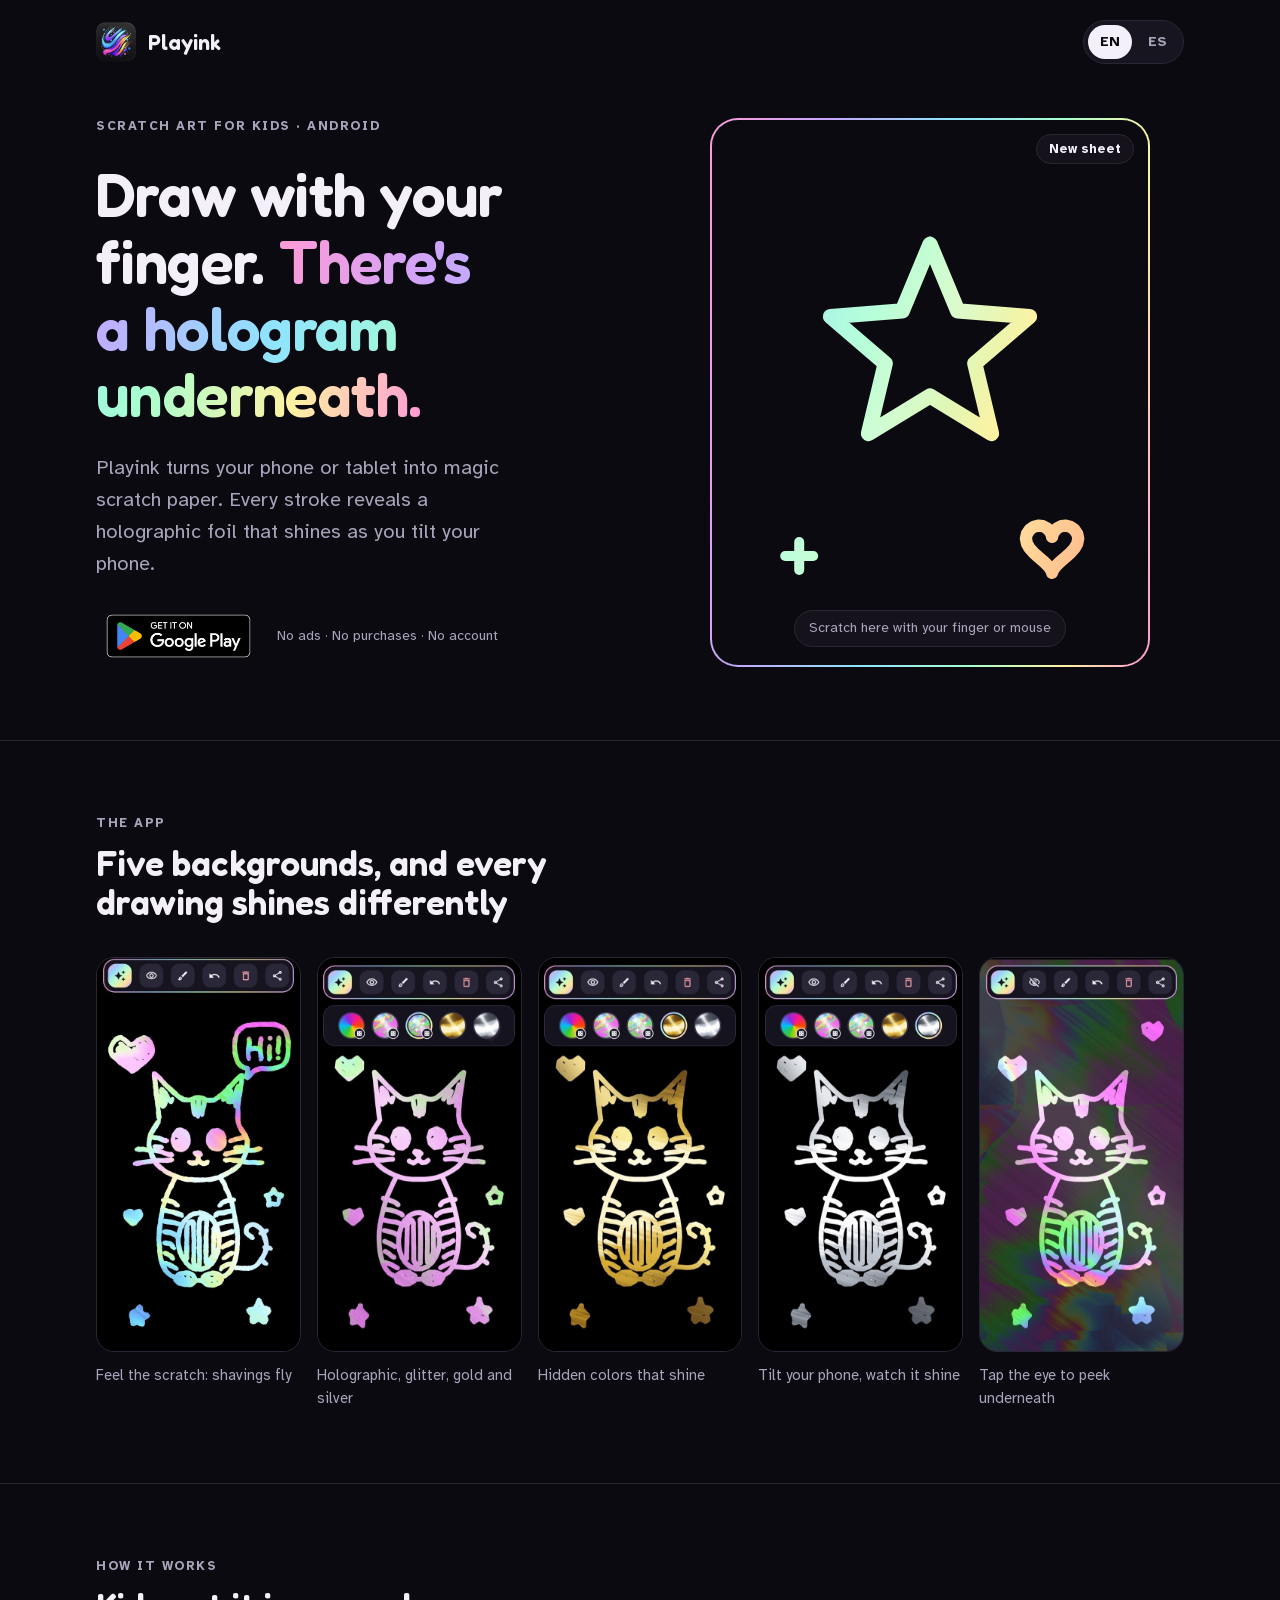
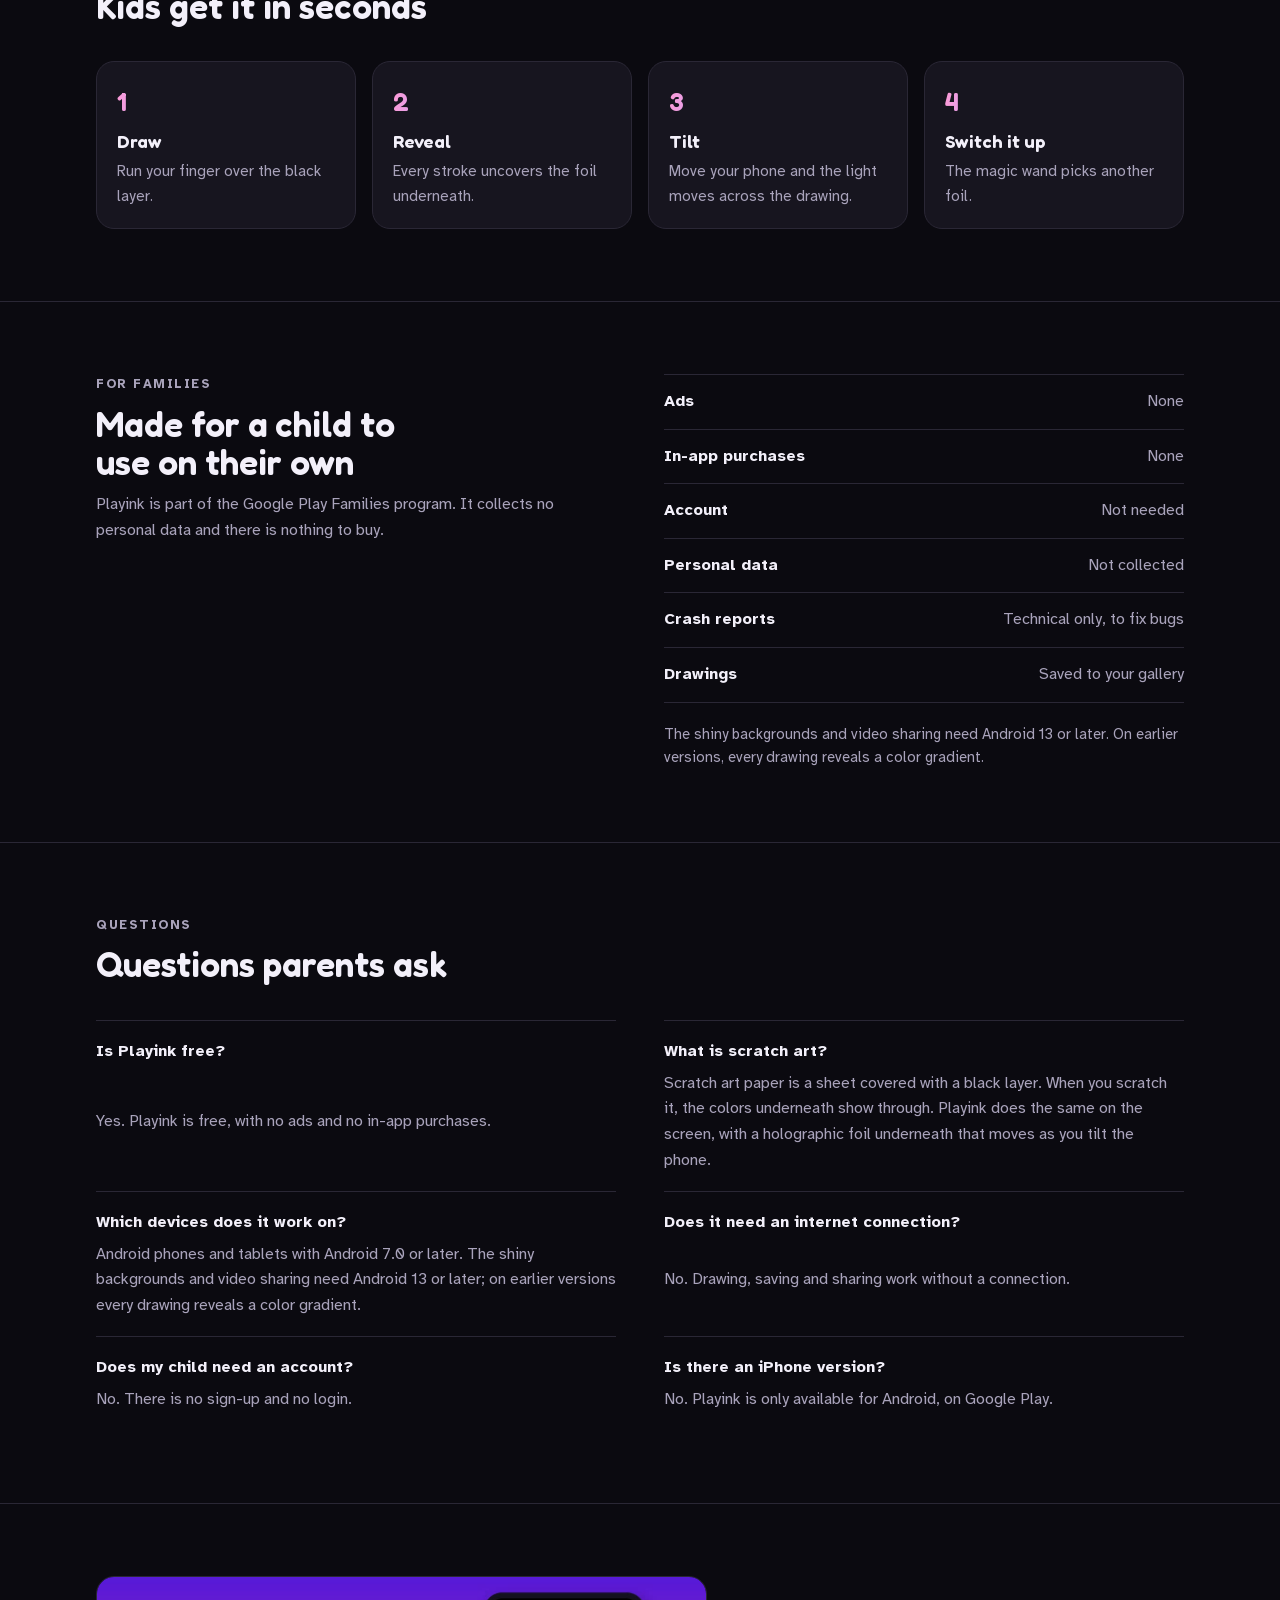
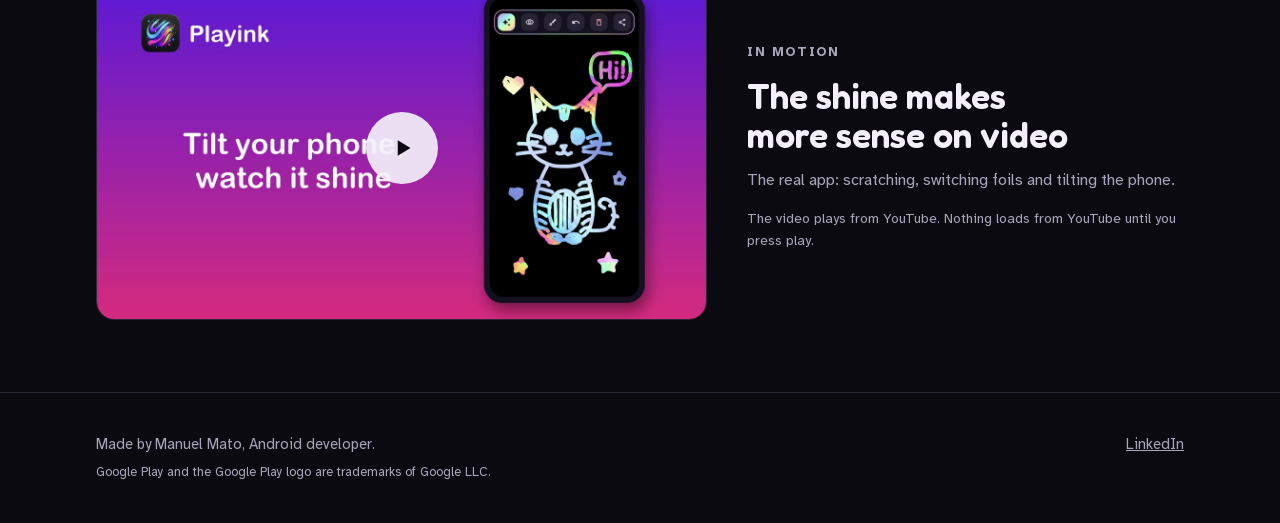
==== commit 9e6d9a75: "Tag the Play badge links so Play Console shows installs from the site Co-Authored-By: Claude Opus 5." ====
--- a/playink/index.html
+++ b/playink/index.html
@@ -45,7 +45,7 @@
       <h1>Draw with your finger. <span class="foil-text">There's a hologram underneath.</span></h1>
       <p class="lede">Playink turns your phone or tablet into magic scratch paper. Every stroke reveals a holographic foil that shines as you tilt your phone.</p>
       <div class="cta-row">
-        <a class="play-badge" href="https://play.google.com/store/apps/details?id=com.playink.paint.kids"><img class="badge-en" src="/playink/assets/img/badge-en.png" alt="Get it on Google Play" width="646" height="250"></a>
+        <a class="play-badge" href="https://play.google.com/store/apps/details?id=com.playink.paint.kids&referrer=utm_source%3Dmnlmato.github.io%26utm_medium%3Dwebsite%26utm_campaign%3Dplayink-site-en"><img class="badge-en" src="/playink/assets/img/badge-en.png" alt="Get it on Google Play" width="646" height="250"></a>
         <p class="meta">No ads · No purchases · No account</p>
       </div>
     </div>
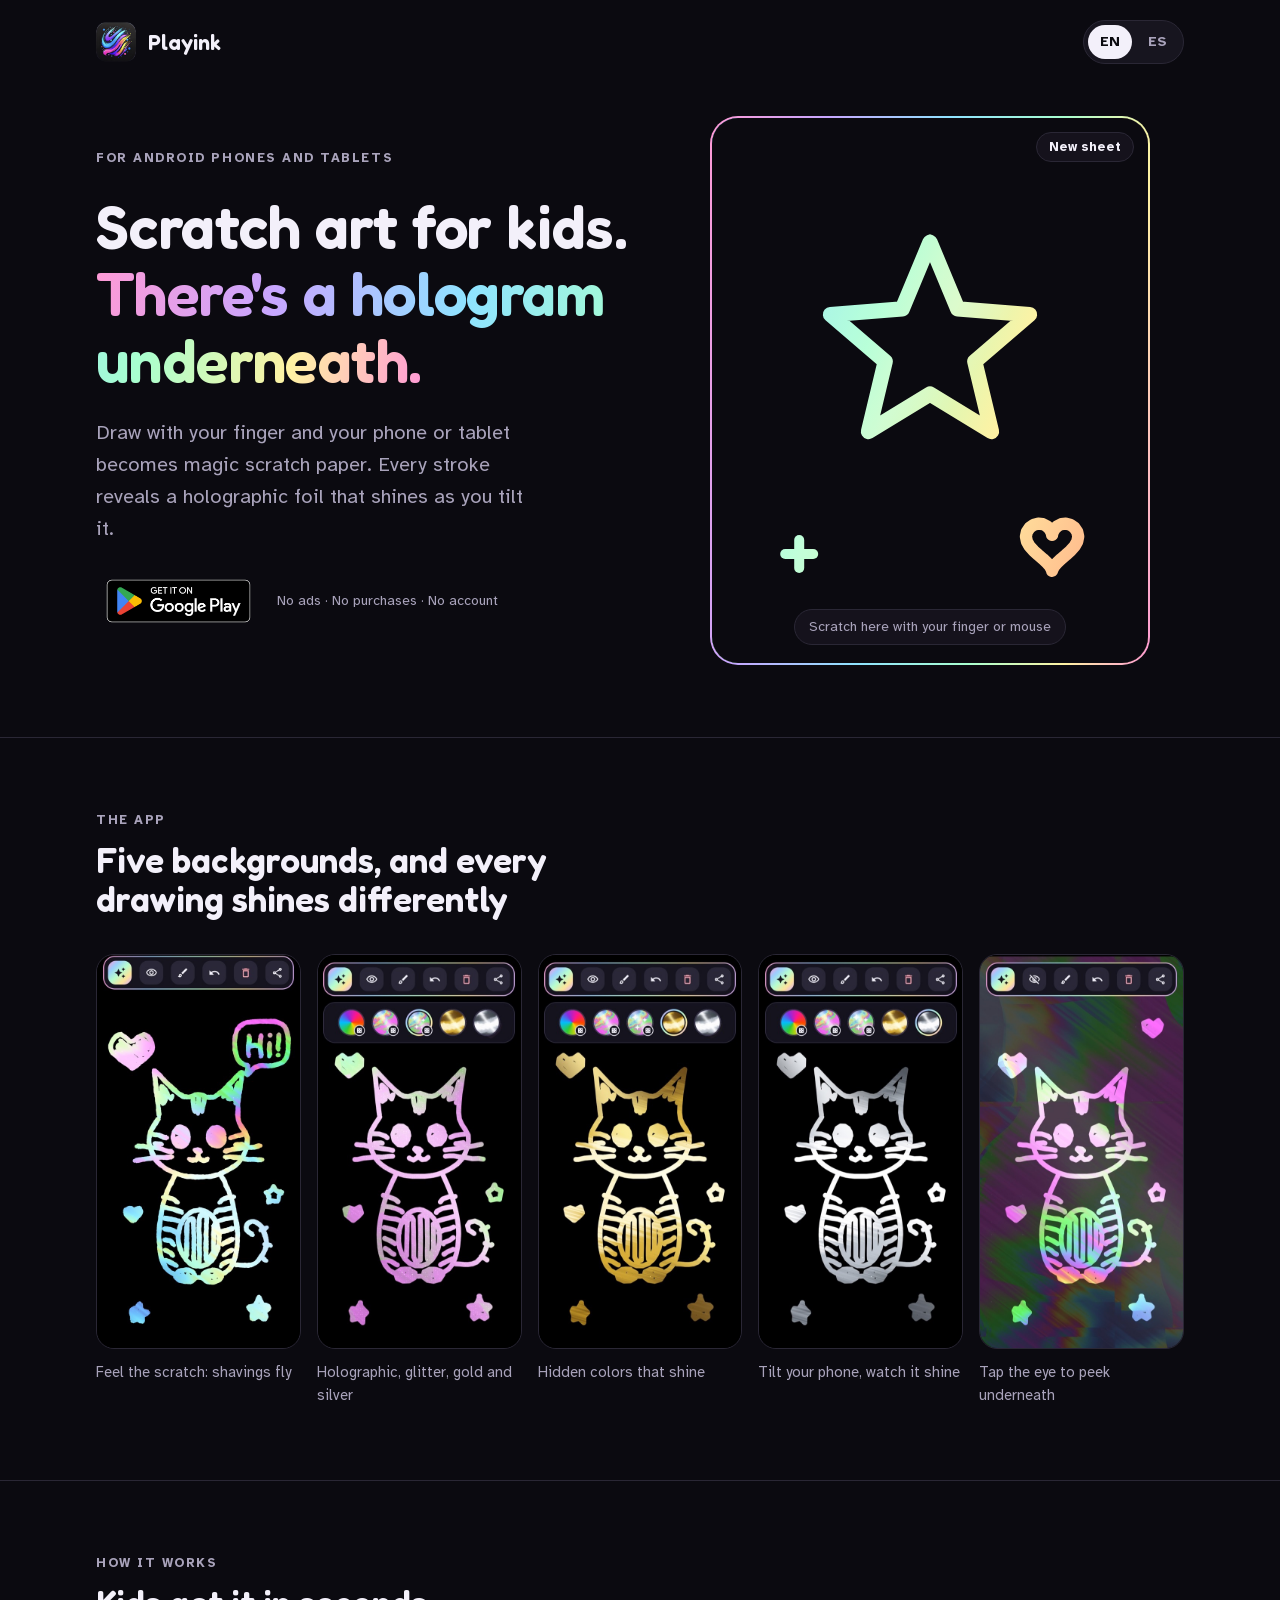
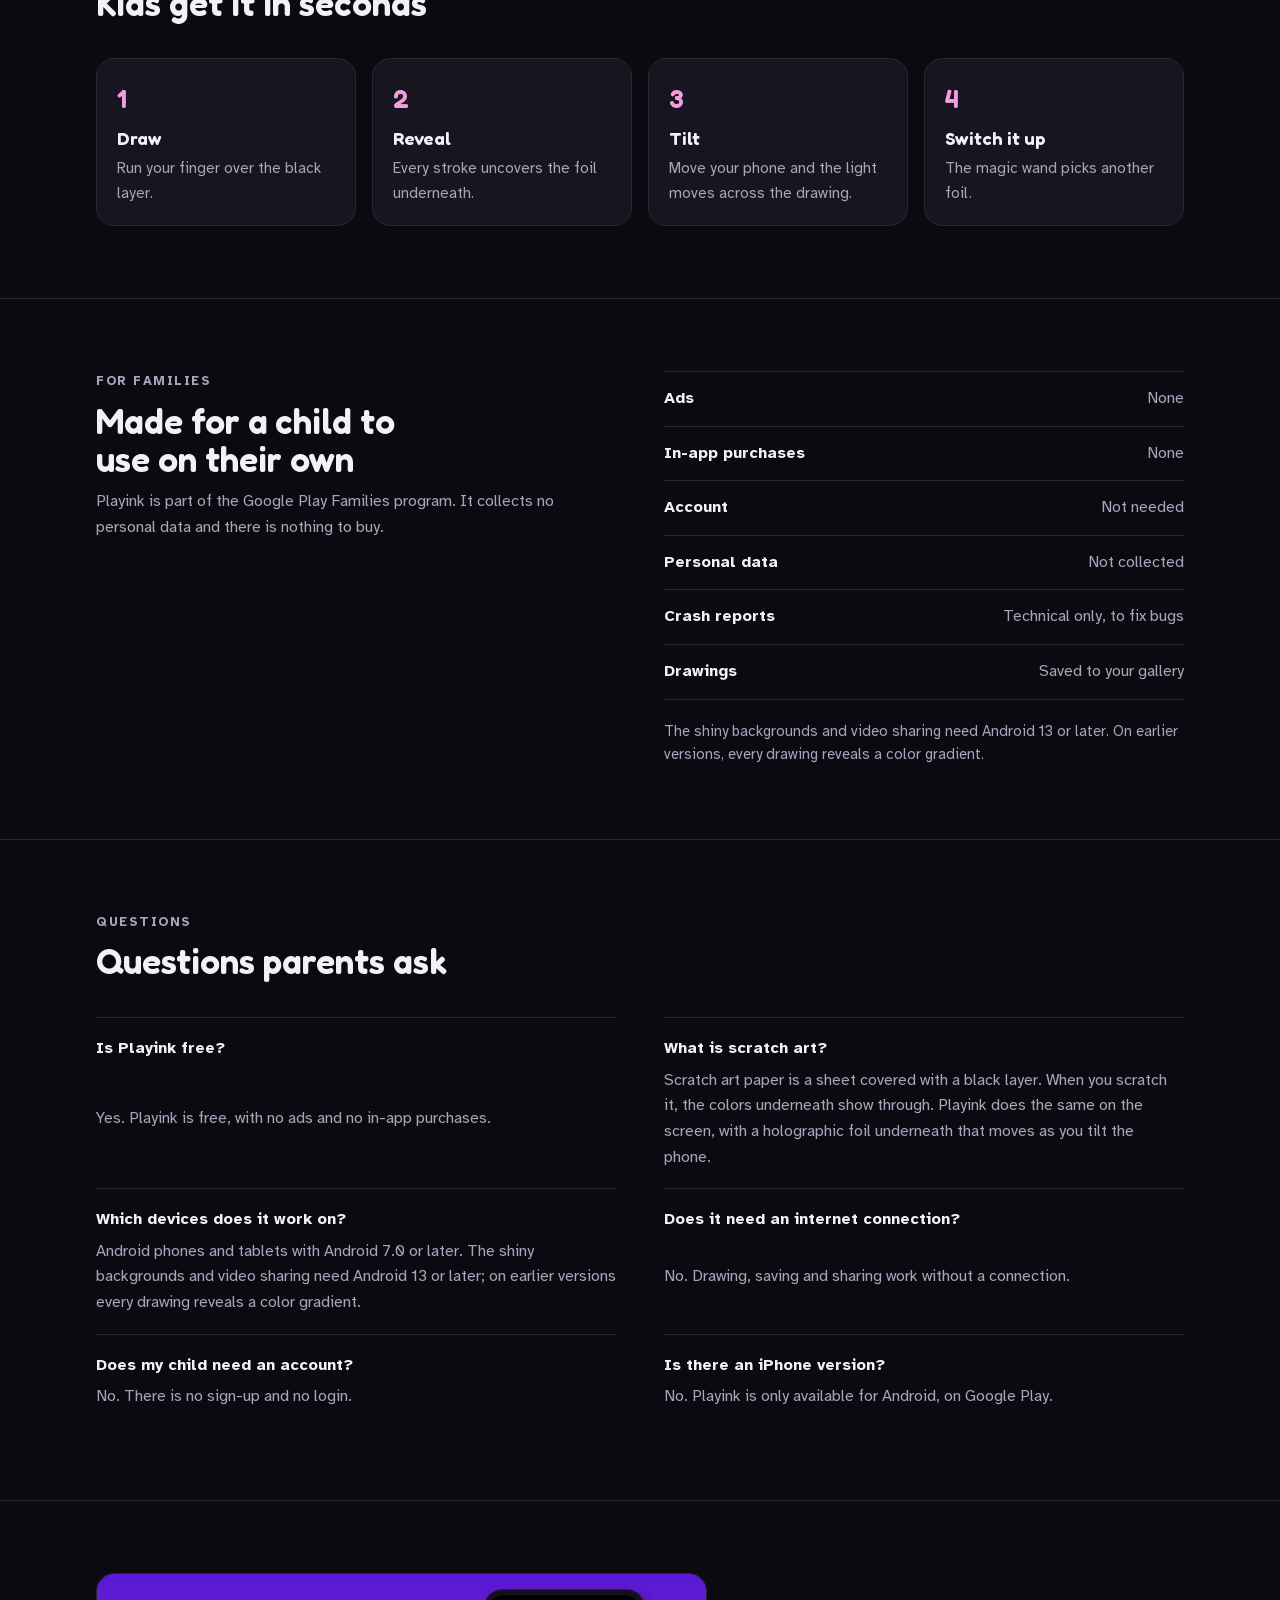
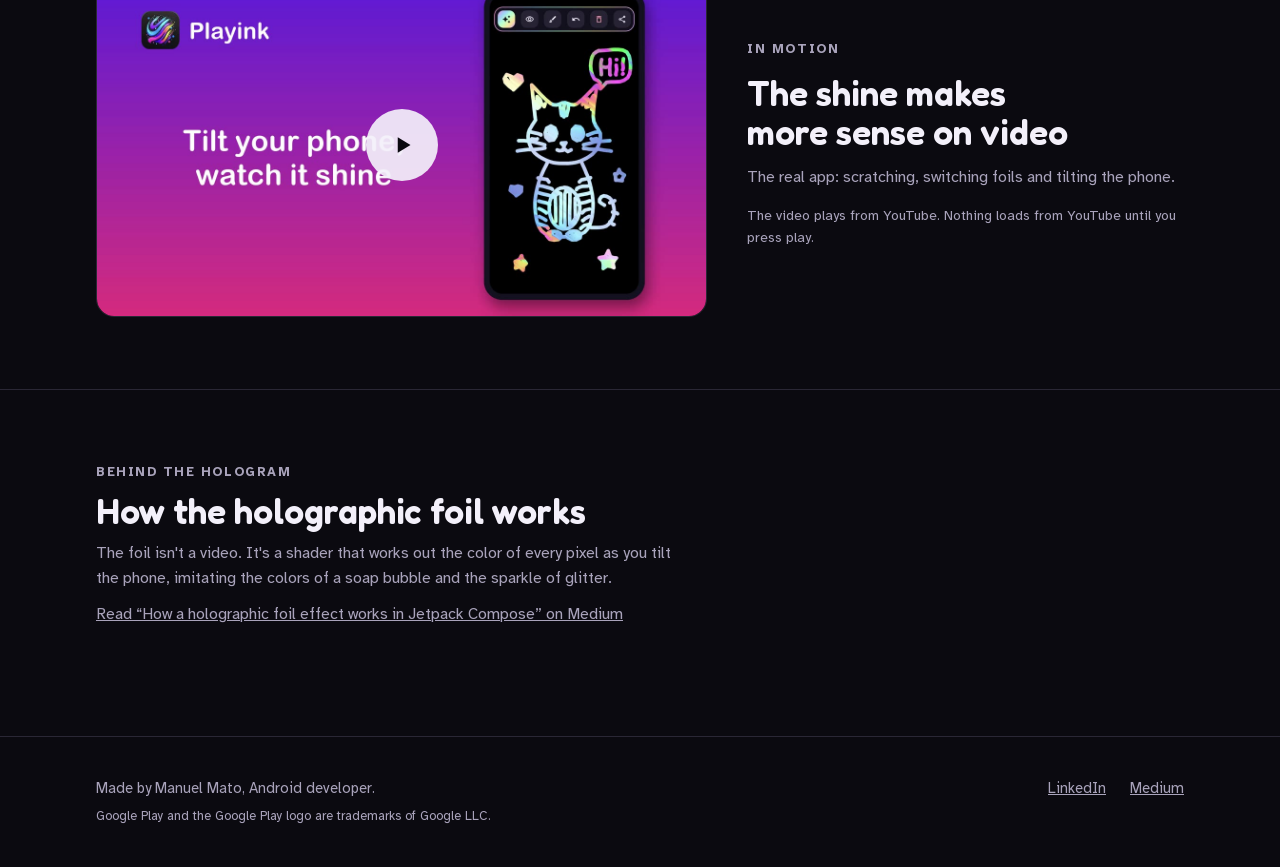
==== commit b9a91c7b: "Put the search term in the H1 and link the Medium articles The H1 now says "Scratch art for kids" / " ====
--- a/playink/index.html
+++ b/playink/index.html
@@ -26,7 +26,7 @@
 <link rel="preload" href="/playink/assets/fonts/fredoka-600.woff2" as="font" type="font/woff2" crossorigin>
 <link rel="preload" href="/playink/assets/fonts/atkinson-hyperlegible-400.woff2" as="font" type="font/woff2" crossorigin>
 <link rel="stylesheet" href="/playink/assets/playink.css">
-<script type="application/ld+json">{"@context": "https://schema.org", "@type": "MobileApplication", "name": "Playink", "operatingSystem": "Android", "applicationCategory": "EntertainmentApplication", "description": "Scratch art drawing for kids on Android: draw with a finger and reveal a holographic foil that shines as you tilt the phone. No ads, no in-app purchases, no account.", "url": "https://mnlmato.github.io/playink/", "installUrl": "https://play.google.com/store/apps/details?id=com.playink.paint.kids", "image": "https://mnlmato.github.io/playink/assets/img/icon-256.png", "inLanguage": ["en", "es"], "offers": {"@type": "Offer", "price": "0", "priceCurrency": "EUR"}, "author": {"@type": "Person", "name": "Manuel Mato", "url": "https://www.linkedin.com/in/manuelmatomarino"}}</script>
+<script type="application/ld+json">{"@context": "https://schema.org", "@type": "MobileApplication", "name": "Playink", "operatingSystem": "Android", "applicationCategory": "EntertainmentApplication", "description": "Scratch art drawing for kids on Android: draw with a finger and reveal a holographic foil that shines as you tilt the phone. No ads, no in-app purchases, no account.", "url": "https://mnlmato.github.io/playink/", "installUrl": "https://play.google.com/store/apps/details?id=com.playink.paint.kids", "image": "https://mnlmato.github.io/playink/assets/img/icon-256.png", "inLanguage": ["en", "es"], "softwareVersion": "1.4.0", "screenshot": ["https://mnlmato.github.io/playink/assets/img/shavings.jpg", "https://mnlmato.github.io/playink/assets/img/hero-picker-glitter.jpg", "https://mnlmato.github.io/playink/assets/img/hero-gold.jpg", "https://mnlmato.github.io/playink/assets/img/hero-silver.jpg", "https://mnlmato.github.io/playink/assets/img/hero-eye.jpg"], "sameAs": "https://play.google.com/store/apps/details?id=com.playink.paint.kids", "offers": {"@type": "Offer", "price": "0", "priceCurrency": "EUR"}, "author": {"@type": "Person", "name": "Manuel Mato", "url": "https://mnlmato.github.io/"}, "subjectOf": [{"@type": "Article", "headline": "How a holographic foil effect works in Jetpack Compose", "url": "https://medium.com/@manuelmato/how-a-holographic-foil-effect-works-in-jetpack-compose-9535d621c055", "inLanguage": "en"}, {"@type": "Article", "headline": "Cómo funciona una pegatina holográfica en un móvil Android", "url": "https://medium.com/@manuelmato/c%C3%B3mo-funciona-una-pegatina-hologr%C3%A1fica-en-un-m%C3%B3vil-android-276e2c37768f", "inLanguage": "es"}]}</script>
 <script type="application/ld+json">{"@context": "https://schema.org", "@type": "FAQPage", "mainEntity": [{"@type": "Question", "name": "Is Playink free?", "acceptedAnswer": {"@type": "Answer", "text": "Yes. Playink is free, with no ads and no in-app purchases."}}, {"@type": "Question", "name": "What is scratch art?", "acceptedAnswer": {"@type": "Answer", "text": "Scratch art paper is a sheet covered with a black layer. When you scratch it, the colors underneath show through. Playink does the same on the screen, with a holographic foil underneath that moves as you tilt the phone."}}, {"@type": "Question", "name": "Which devices does it work on?", "acceptedAnswer": {"@type": "Answer", "text": "Android phones and tablets with Android 7.0 or later. The shiny backgrounds and video sharing need Android 13 or later; on earlier versions every drawing reveals a color gradient."}}, {"@type": "Question", "name": "Does it need an internet connection?", "acceptedAnswer": {"@type": "Answer", "text": "No. Drawing, saving and sharing work without a connection."}}, {"@type": "Question", "name": "Does my child need an account?", "acceptedAnswer": {"@type": "Answer", "text": "No. There is no sign-up and no login."}}, {"@type": "Question", "name": "Is there an iPhone version?", "acceptedAnswer": {"@type": "Answer", "text": "No. Playink is only available for Android, on Google Play."}}]}</script>
 </head>
 <body>
@@ -41,9 +41,9 @@
 <main>
   <div class="hero"><div class="wrap">
     <div class="hero-copy">
-      <p class="eyebrow">Scratch art for kids · Android</p>
-      <h1>Draw with your finger. <span class="foil-text">There's a hologram underneath.</span></h1>
-      <p class="lede">Playink turns your phone or tablet into magic scratch paper. Every stroke reveals a holographic foil that shines as you tilt your phone.</p>
+      <p class="eyebrow">For Android phones and tablets</p>
+      <h1>Scratch art for kids. <span class="foil-text">There's a hologram underneath.</span></h1>
+      <p class="lede">Draw with your finger and your phone or tablet becomes magic scratch paper. Every stroke reveals a holographic foil that shines as you tilt it.</p>
       <div class="cta-row">
         <a class="play-badge" href="https://play.google.com/store/apps/details?id=com.playink.paint.kids&referrer=utm_source%3Dmnlmato.github.io%26utm_medium%3Dwebsite%26utm_campaign%3Dplayink-site-en"><img class="badge-en" src="/playink/assets/img/badge-en.png" alt="Get it on Google Play" width="646" height="250"></a>
         <p class="meta">No ads · No purchases · No account</p>
@@ -133,11 +133,20 @@
       <p class="small">The video plays from YouTube. Nothing loads from YouTube until you press play.</p>
     </div>
   </div></section>
+
+  <section><div class="wrap">
+    <div class="section-head">
+      <p class="eyebrow">Behind the hologram</p>
+      <h2>How the holographic foil works</h2>
+      <p>The foil isn't a video. It's a shader that works out the color of every pixel as you tilt the phone, imitating the colors of a soap bubble and the sparkle of glitter.</p>
+      <p><a href="https://medium.com/@manuelmato/how-a-holographic-foil-effect-works-in-jetpack-compose-9535d621c055">Read “How a holographic foil effect works in Jetpack Compose” on Medium</a></p>
+    </div>
+  </div></section>
 </main>
 
 <footer class="site-footer"><div class="wrap">
   <div class="legal"><p>Made by Manuel Mato, Android developer.</p><p class="tm">Google Play and the Google Play logo are trademarks of Google LLC.</p></div>
-  <nav aria-label="Links"><a href="https://www.linkedin.com/in/manuelmatomarino">LinkedIn</a></nav>
+  <nav aria-label="Links"><a href="https://www.linkedin.com/in/manuelmatomarino">LinkedIn</a><a href="https://medium.com/@manuelmato">Medium</a></nav>
 </div></footer>
 
 <script src="/playink/assets/playink.js" defer></script>
